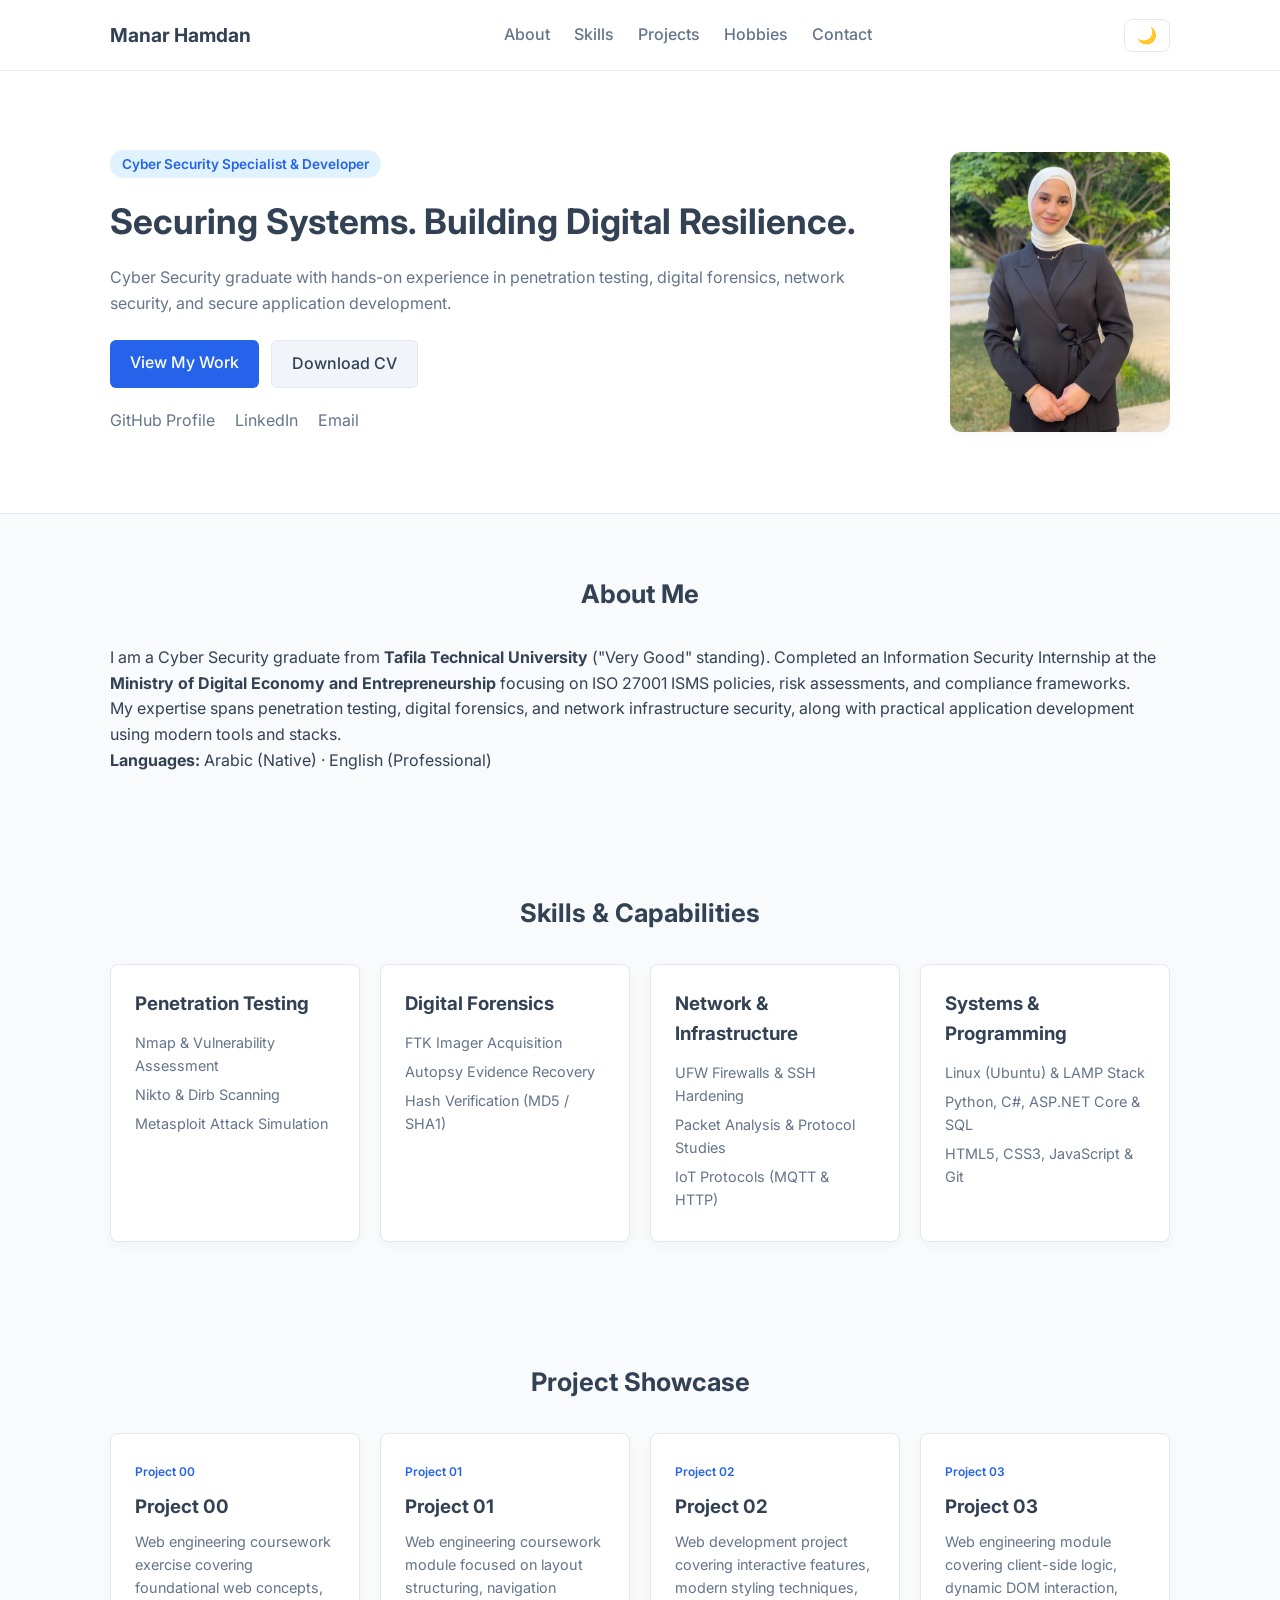
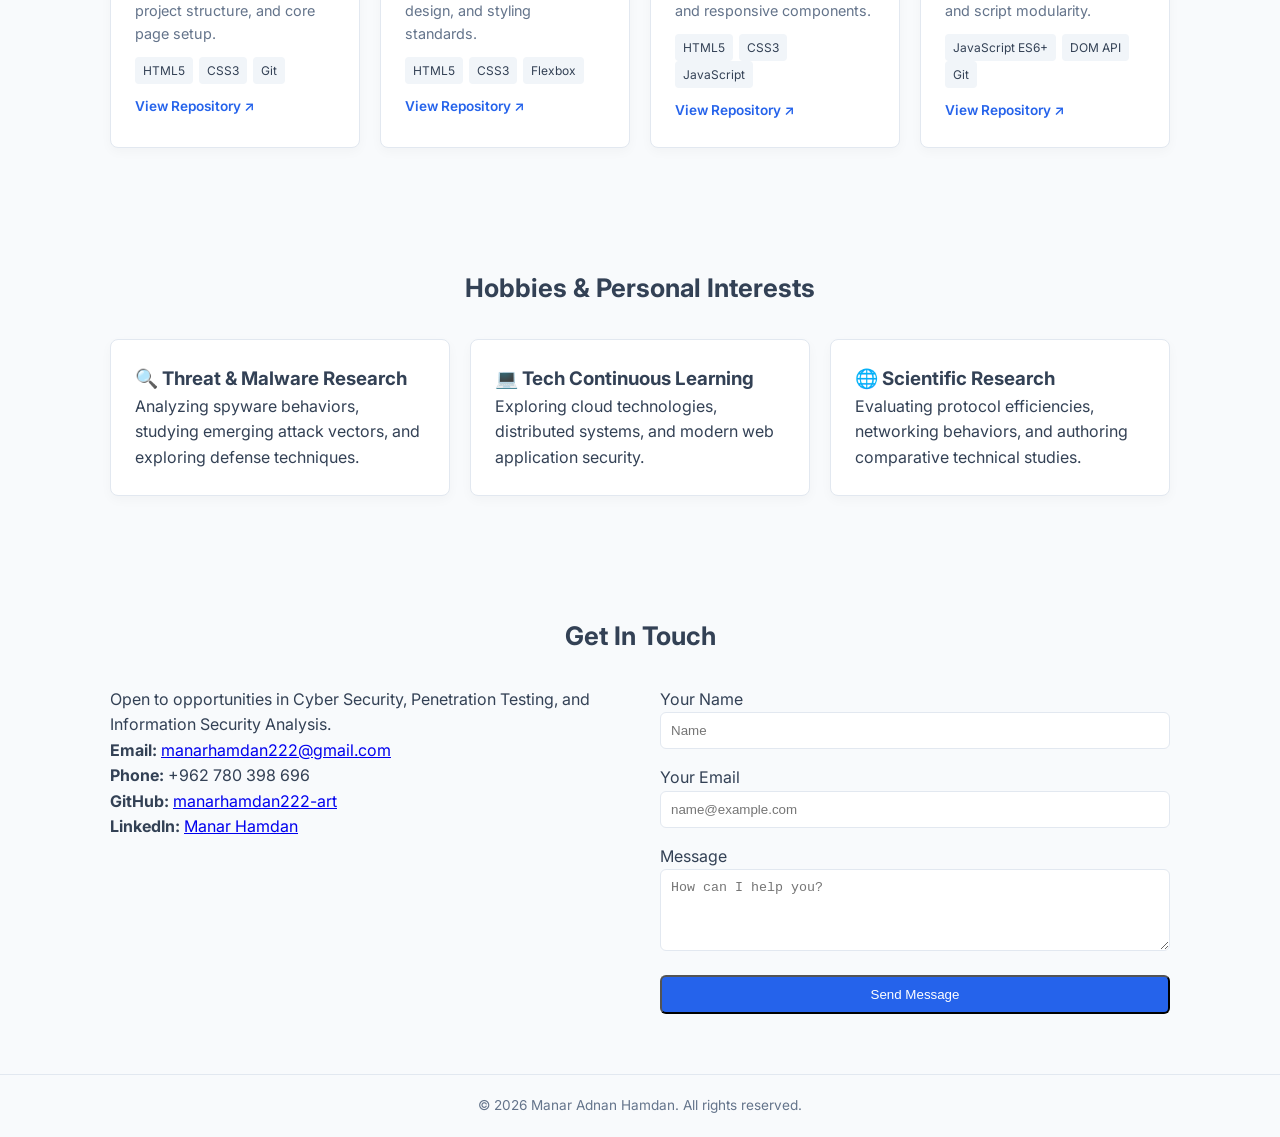
==== bounce02/index.html @ 9afbd4d4 "....." ====
<!DOCTYPE html>
<html lang="en">
<head>
    <meta charset="UTF-8">
    <meta name="viewport" content="width=device-width, initial-scale=1.0">
    <title>Manar Hamdan | Cyber Security Portfolio</title>
    <link rel="stylesheet" href="style.css">
    <link rel="preconnect" href="https://fonts.googleapis.com">
    <link rel="preconnect" href="https://fonts.gstatic.com" crossorigin>
    <link href="https://fonts.googleapis.com/css2?family=Inter:wght@300;400;500;600;700&display=swap" rel="stylesheet">
</head>
<body>

    <!-- Header / Navbar -->
    <header class="navbar">
        <div class="container nav-container">
            <a href="#" class="logo">Manar Hamdan</a>
            <nav>
                <ul class="nav-links">
                    <li><a href="#about">About</a></li>
                    <li><a href="#skills">Skills</a></li>
                    <li><a href="#projects">Projects</a></li>
                    <li><a href="#hobbies">Hobbies</a></li>
                    <li><a href="#contact">Contact</a></li>
                </ul>
            </nav>
            <button id="theme-toggle" class="theme-btn" aria-label="Toggle Theme">🌙</button>
        </div>
    </header>

    <!-- Hero Section -->
    <section class="hero">
        <div class="container hero-container">
            <div class="hero-content">
                <span class="badge">Cyber Security Specialist & Developer</span>
                <h1>Securing Systems. Building Digital Resilience.</h1>
                <p>Cyber Security graduate with hands-on experience in penetration testing, digital forensics, network security, and secure application development.</p>
                <div class="hero-buttons">
                    <a href="#projects" class="btn btn-primary">View My Work</a>
                    <a href="assets/Manar_Hamdan_CV.docx" download class="btn btn-secondary">Download CV</a>
                </div>
                <div class="social-links">
                    <a href="https://github.com/manarhamdan222-art" target="_blank" rel="noopener">GitHub Profile</a>
                    <a href="https://www.linkedin.com/in/manar-hamdan-565b5b346" target="_blank" rel="noopener">LinkedIn</a>
                    <a href="mailto:manarhamdan222@gmail.com">Email</a>
                </div>
            </div>
            <div class="hero-image">
                <img src="assets/profile1.jpg" alt="Manar Hamdan Profile Photo" class="profile-img">
            </div>
        </div>
    </section>

    <!-- About Me Section -->
    <section id="about" class="about-section">
        <div class="container">
            <h2 class="section-title">About Me</h2>
            <div class="about-grid">
                <div class="about-text">
                    <p>I am a Cyber Security graduate from <strong>Tafila Technical University</strong> ("Very Good" standing). Completed an Information Security Internship at the <strong>Ministry of Digital Economy and Entrepreneurship</strong> focusing on ISO 27001 ISMS policies, risk assessments, and compliance frameworks.</p>
                    <p>My expertise spans penetration testing, digital forensics, and network infrastructure security, along with practical application development using modern tools and stacks.</p>
                    <p><strong>Languages:</strong> Arabic (Native) · English (Professional)</p>
                </div>
            </div>
        </div>
    </section>

    <!-- Skills Section -->
    <section id="skills" class="skills-section">
        <div class="container">
            <h2 class="section-title">Skills & Capabilities</h2>
            <div class="skills-grid">
                <div class="skill-card">
                    <h3>Penetration Testing</h3>
                    <ul>
                        <li>Nmap & Vulnerability Assessment</li>
                        <li>Nikto & Dirb Scanning</li>
                        <li>Metasploit Attack Simulation</li>
                    </ul>
                </div>
                <div class="skill-card">
                    <h3>Digital Forensics</h3>
                    <ul>
                        <li>FTK Imager Acquisition</li>
                        <li>Autopsy Evidence Recovery</li>
                        <li>Hash Verification (MD5 / SHA1)</li>
                    </ul>
                </div>
                <div class="skill-card">
                    <h3>Network & Infrastructure</h3>
                    <ul>
                        <li>UFW Firewalls & SSH Hardening</li>
                        <li>Packet Analysis & Protocol Studies</li>
                        <li>IoT Protocols (MQTT & HTTP)</li>
                    </ul>
                </div>
                <div class="skill-card">
                    <h3>Systems & Programming</h3>
                    <ul>
                        <li>Linux (Ubuntu) & LAMP Stack</li>
                        <li>Python, C#, ASP.NET Core & SQL</li>
                        <li>HTML5, CSS3, JavaScript & Git</li>
                    </ul>
                </div>
            </div>
        </div>
    </section>

    <!-- Project Showcase with Direct GitHub Links -->
    <section id="projects" class="projects-section">
        <div class="container">
            <h2 class="section-title">Project Showcase</h2>
            <div class="projects-grid">
                <!-- Project 00 -->
                <article class="project-card">
                    <span class="project-tag">Project 00</span>
                    <h3>Project 00</h3>
                    <p>Web engineering coursework exercise covering foundational web concepts, project structure, and core page setup.</p>
                    <div class="tech-stack">
                        <span>HTML5</span><span>CSS3</span><span>Git</span>
                    </div>
                    <a href="https://github.com/manarhamdan222-art/project-00" target="_blank" rel="noopener" class="project-link">View Repository ↗</a>
                </article>

                <!-- Project 01 -->
                <article class="project-card">
                    <span class="project-tag">Project 01</span>
                    <h3>Project 01</h3>
                    <p>Web engineering coursework module focused on layout structuring, navigation design, and styling standards.</p>
                    <div class="tech-stack">
                        <span>HTML5</span><span>CSS3</span><span>Flexbox</span>
                    </div>
                    <a href="https://github.com/manarhamdan222-art/project-01" target="_blank" rel="noopener" class="project-link">View Repository ↗</a>
                </article>

                <!-- Project 02 -->
                <article class="project-card">
                    <span class="project-tag">Project 02</span>
                    <h3>Project 02</h3>
                    <p>Web development project covering interactive features, modern styling techniques, and responsive components.</p>
                    <div class="tech-stack">
                        <span>HTML5</span><span>CSS3</span><span>JavaScript</span>
                    </div>
                    <a href="https://github.com/manarhamdan222-art/project-02" target="_blank" rel="noopener" class="project-link">View Repository ↗</a>
                </article>

                <!-- Project 03 -->
                <article class="project-card">
                    <span class="project-tag">Project 03</span>
                    <h3>Project 03</h3>
                    <p>Web engineering module covering client-side logic, dynamic DOM interaction, and script modularity.</p>
                    <div class="tech-stack">
                        <span>JavaScript ES6+</span><span>DOM API</span><span>Git</span>
                    </div>
                    <a href="https://github.com/manarhamdan222-art/project-03" target="_blank" rel="noopener" class="project-link">View Repository ↗</a>
                </article>
            </div>
        </div>
    </section>

    <!-- Hobbies Section -->
    <section id="hobbies" class="hobbies-section">
        <div class="container">
            <h2 class="section-title">Hobbies & Personal Interests</h2>
            <div class="hobbies-grid">
                <div class="hobby-card">
                    <h3>🔍 Threat & Malware Research</h3>
                    <p>Analyzing spyware behaviors, studying emerging attack vectors, and exploring defense techniques.</p>
                </div>
                <div class="hobby-card">
                    <h3>💻 Tech Continuous Learning</h3>
                    <p>Exploring cloud technologies, distributed systems, and modern web application security.</p>
                </div>
                <div class="hobby-card">
                    <h3>🌐 Scientific Research</h3>
                    <p>Evaluating protocol efficiencies, networking behaviors, and authoring comparative technical studies.</p>
                </div>
            </div>
        </div>
    </section>

    <!-- Contact Section -->
    <section id="contact" class="contact-section">
        <div class="container">
            <h2 class="section-title">Get In Touch</h2>
            <div class="contact-wrapper">
                <div class="contact-info">
                    <p>Open to opportunities in Cyber Security, Penetration Testing, and Information Security Analysis.</p>
                    <p><strong>Email:</strong> <a href="mailto:manarhamdan222@gmail.com">manarhamdan222@gmail.com</a></p>
                    <p><strong>Phone:</strong> +962 780 398 696</p>
                    <p><strong>GitHub:</strong> <a href="https://github.com/manarhamdan222-art" target="_blank">manarhamdan222-art</a></p>
                    <p><strong>LinkedIn:</strong> <a href="https://www.linkedin.com/in/manar-hamdan-565b5b346" target="_blank">Manar Hamdan</a></p>
                </div>

                <form class="contact-form" onsubmit="event.preventDefault();">
                    <div class="form-group">
                        <label for="name">Your Name</label>
                        <input type="text" id="name" placeholder="Name" required>
                    </div>
                    <div class="form-group">
                        <label for="email">Your Email</label>
                        <input type="email" id="email" placeholder="name@example.com" required>
                    </div>
                    <div class="form-group">
                        <label for="message">Message</label>
                        <textarea id="message" rows="4" placeholder="How can I help you?" required></textarea>
                    </div>
                    <button type="submit" class="btn btn-primary">Send Message</button>
                </form>
            </div>
        </div>
    </section>

    <!-- Footer -->
    <footer class="footer">
        <div class="container">
            <p>&copy; 2026 Manar Adnan Hamdan. All rights reserved.</p>
        </div>
    </footer>

    <script src="script.js"></script>
</body>
</html>
---- bounce02/style.css ----
:root {
    --bg-primary: #f8fafc;
    --bg-secondary: #ffffff;
    --bg-card: #f1f5f9;
    --text-primary: #334155;
    --text-muted: #64748b;
    --accent: #2563eb;
    --accent-light: #e0f2fe;
    --border-color: #e2e8f0;
    --shadow: 0 4px 12px rgba(0, 0, 0, 0.03);
    --transition: all 0.3s ease;
}

[data-theme="dark"] {
    --bg-primary: #0f172a;
    --bg-secondary: #1e293b;
    --bg-card: #334155;
    --text-primary: #f8fafc;
    --text-muted: #94a3b8;
    --accent: #38bdf8;
    --accent-light: #1e3a8a;
    --border-color: #334155;
    --shadow: 0 4px 12px rgba(0, 0, 0, 0.2);
}

* {
    box-sizing: border-box;
    margin: 0;
    padding: 0;
}

body {
    font-family: 'Inter', sans-serif;
    background-color: var(--bg-primary);
    color: var(--text-primary);
    line-height: 1.6;
    transition: var(--transition);
}

.container {
    max-width: 1100px;
    margin: 0 auto;
    padding: 0 20px;
}

.navbar {
    background-color: var(--bg-secondary);
    border-bottom: 1px solid var(--border-color);
    position: sticky;
    top: 0;
    z-index: 100;
}

.nav-container {
    display: flex;
    justify-content: space-between;
    align-items: center;
    height: 70px;
}

.logo {
    font-size: 1.2rem;
    font-weight: 700;
    color: var(--text-primary);
    text-decoration: none;
}

.nav-links {
    display: flex;
    list-style: none;
    gap: 24px;
}

.nav-links a {
    text-decoration: none;
    color: var(--text-muted);
    font-weight: 500;
    transition: var(--transition);
}

.nav-links a:hover {
    color: var(--accent);
}

.theme-btn {
    background: none;
    border: 1px solid var(--border-color);
    padding: 6px 12px;
    border-radius: 8px;
    cursor: pointer;
    font-size: 1rem;
    color: var(--text-primary);
}

.hero {
    padding: 80px 0;
    background-color: var(--bg-secondary);
    border-bottom: 1px solid var(--border-color);
}

.hero-container {
    display: flex;
    align-items: center;
    justify-content: space-between;
    gap: 40px;
}

.badge {
    background-color: var(--accent-light);
    color: var(--accent);
    padding: 6px 12px;
    border-radius: 20px;
    font-size: 0.85rem;
    font-weight: 600;
}

.hero h1 {
    font-size: 2.2rem;
    margin: 16px 0;
}

.hero p {
    color: var(--text-muted);
    margin-bottom: 24px;
}

.hero-buttons {
    display: flex;
    gap: 12px;
    margin-bottom: 20px;
}

.btn {
    padding: 10px 20px;
    border-radius: 6px;
    text-decoration: none;
    font-weight: 500;
    cursor: pointer;
}

.btn-primary {
    background-color: var(--accent);
    color: #ffffff;
}

.btn-secondary {
    background-color: var(--bg-card);
    color: var(--text-primary);
    border: 1px solid var(--border-color);
}

.social-links a {
    margin-right: 16px;
    color: var(--text-muted);
    text-decoration: none;
}

.hero-image {
    display: flex;
    flex-direction: column;
    align-items: center;
}

.profile-img {
    width: 220px;
    height: 280px;
    object-fit: cover;
    border-radius: 12px;
    box-shadow: var(--shadow);
}

section {
    padding: 60px 0;
}

.section-title {
    font-size: 1.6rem;
    margin-bottom: 30px;
    text-align: center;
}

.skills-grid, .projects-grid, .hobbies-grid {
    display: grid;
    grid-template-columns: repeat(auto-fit, minmax(240px, 1fr));
    gap: 20px;
}

.skill-card, .project-card, .hobby-card {
    background-color: var(--bg-secondary);
    padding: 24px;
    border-radius: 8px;
    border: 1px solid var(--border-color);
    box-shadow: var(--shadow);
}

.skill-card ul {
    list-style: none;
    margin-top: 12px;
}

.skill-card li {
    color: var(--text-muted);
    font-size: 0.9rem;
    margin-bottom: 6px;
}

.project-tag {
    font-size: 0.75rem;
    color: var(--accent);
    font-weight: 600;
}

.project-card h3 {
    margin: 8px 0;
}

.project-card p {
    color: var(--text-muted);
    font-size: 0.9rem;
    margin-bottom: 12px;
}

.tech-stack span {
    display: inline-block;
    background-color: var(--bg-card);
    padding: 4px 8px;
    border-radius: 4px;
    font-size: 0.75rem;
    margin-right: 6px;
}

.project-link {
    display: inline-block;
    margin-top: 12px;
    font-size: 0.85rem;
    font-weight: 600;
    color: var(--accent);
    text-decoration: none;
}

.project-link:hover {
    text-decoration: underline;
}

.contact-wrapper {
    display: grid;
    grid-template-columns: 1fr 1fr;
    gap: 40px;
}

.contact-form {
    display: flex;
    flex-direction: column;
    gap: 16px;
}

.form-group input, .form-group textarea {
    width: 100%;
    padding: 10px;
    border-radius: 6px;
    border: 1px solid var(--border-color);
    background-color: var(--bg-secondary);
    color: var(--text-primary);
}

.footer {
    text-align: center;
    padding: 20px 0;
    border-top: 1px solid var(--border-color);
    color: var(--text-muted);
    font-size: 0.85rem;
}

@media (max-width: 768px) {
    .hero-container, .contact-wrapper {
        flex-direction: column;
        grid-template-columns: 1fr;
    }
    .nav-links {
        display: none;
    }
}
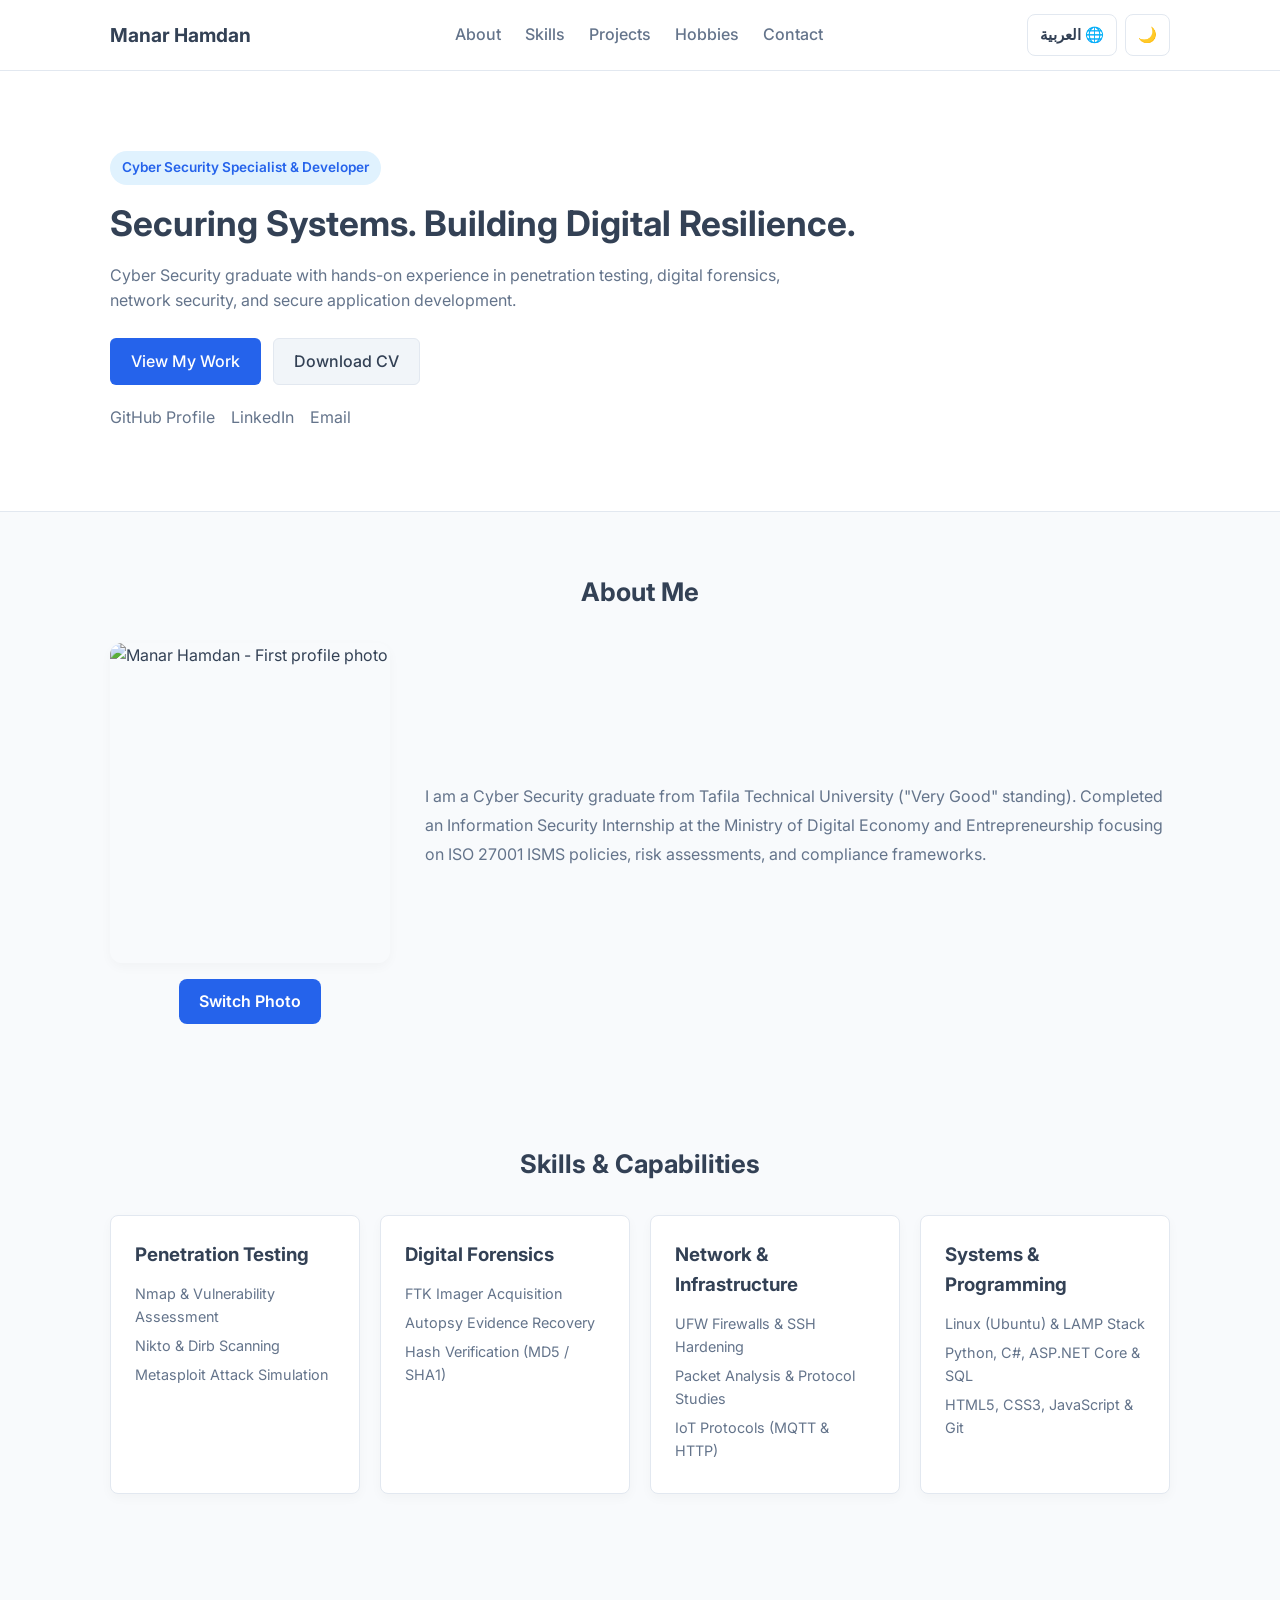
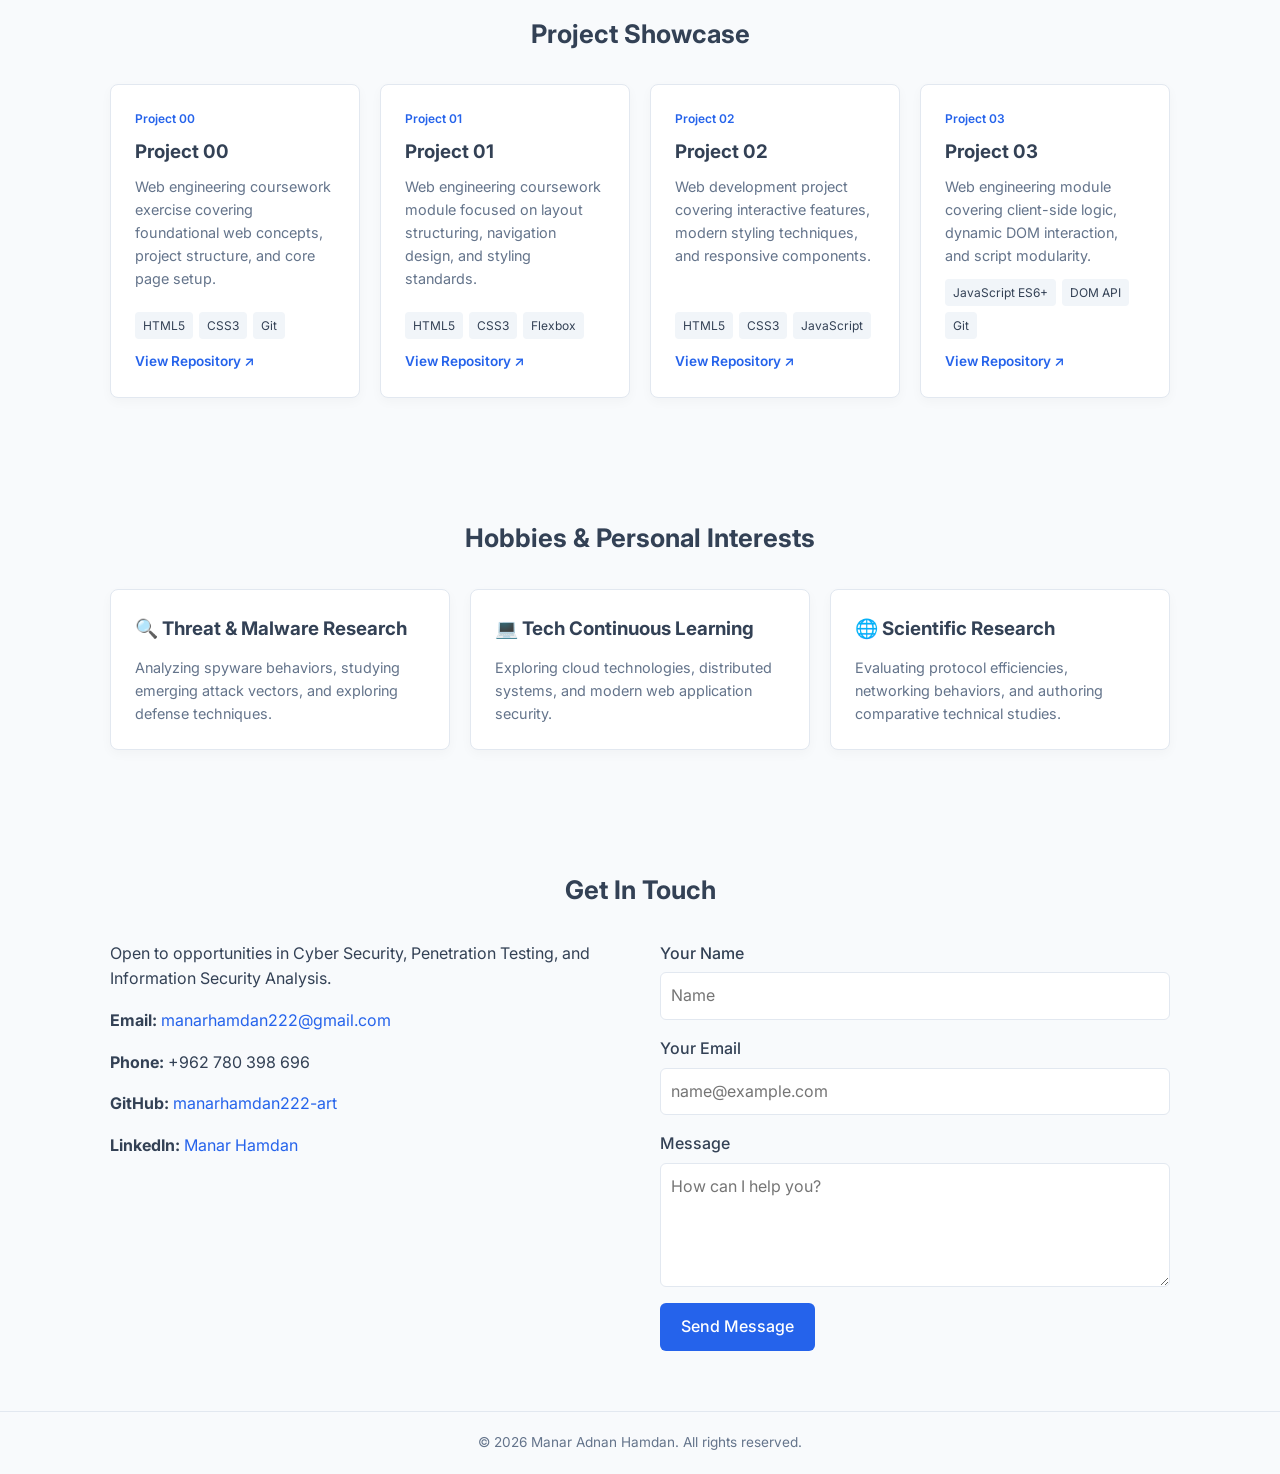
==== commit 23037f41: "......." ====
--- a/bounce02/index.html
+++ b/bounce02/index.html
@@ -1,21 +1,34 @@
+
 <!DOCTYPE html>
-<html lang="en">
+<html lang="en" dir="ltr">
+
 <head>
     <meta charset="UTF-8">
     <meta name="viewport" content="width=device-width, initial-scale=1.0">
+
     <title>Manar Hamdan | Cyber Security Portfolio</title>
+
     <link rel="stylesheet" href="style.css">
+
     <link rel="preconnect" href="https://fonts.googleapis.com">
     <link rel="preconnect" href="https://fonts.gstatic.com" crossorigin>
-    <link href="https://fonts.googleapis.com/css2?family=Inter:wght@300;400;500;600;700&display=swap" rel="stylesheet">
+
+    <link href="https://fonts.googleapis.com/css2?family=Inter:wght@300;400;500;600;700&display=swap"
+          rel="stylesheet">
 </head>
+
 <body>
 
-    <!-- Header / Navbar -->
+    <!-- ===================================== -->
+    <!-- Header / Navigation Bar -->
+    <!-- ===================================== -->
+
     <header class="navbar">
         <div class="container nav-container">
+
             <a href="#" class="logo">Manar Hamdan</a>
-            <nav>
+
+            <nav aria-label="Main Navigation">
                 <ul class="nav-links">
                     <li><a href="#about">About</a></li>
                     <li><a href="#skills">Skills</a></li>
@@ -24,200 +37,558 @@
                     <li><a href="#contact">Contact</a></li>
                 </ul>
             </nav>
-            <button id="theme-toggle" class="theme-btn" aria-label="Toggle Theme">🌙</button>
+
+            <div class="nav-controls">
+
+                <!-- Language Switcher -->
+                <button
+                    id="lang-btn"
+                    class="theme-btn"
+                    type="button"
+                    aria-label="Change language">
+                    العربية 🌐
+                </button>
+
+                <!-- Dark / Light Mode -->
+                <button
+                    id="theme-toggle"
+                    class="theme-btn"
+                    type="button"
+                    aria-label="Switch to dark mode">
+                    🌙
+                </button>
+
+            </div>
+
         </div>
     </header>
 
+
+    <!-- ===================================== -->
     <!-- Hero Section -->
+    <!-- ===================================== -->
+
     <section class="hero">
         <div class="container hero-container">
+
             <div class="hero-content">
-                <span class="badge">Cyber Security Specialist & Developer</span>
-                <h1>Securing Systems. Building Digital Resilience.</h1>
-                <p>Cyber Security graduate with hands-on experience in penetration testing, digital forensics, network security, and secure application development.</p>
+
+                <span class="badge">
+                    Cyber Security Specialist &amp; Developer
+                </span>
+
+                <h1>
+                    Securing Systems. Building Digital Resilience.
+                </h1>
+
+                <p>
+                    Cyber Security graduate with hands-on experience in penetration testing, digital forensics, network security, and secure application development.
+                </p>
+
                 <div class="hero-buttons">
-                    <a href="#projects" class="btn btn-primary">View My Work</a>
-                    <a href="assets/Manar_Hamdan_CV.docx" download class="btn btn-secondary">Download CV</a>
-                </div>
+
+                    <a href="#projects" class="btn btn-primary">
+                        View My Work
+                    </a>
+
+                    <a
+                        href="assets/Manar_Hamdan_CV.docx"
+                        download
+                        class="btn btn-secondary">
+                        Download CV
+                    </a>
+
+                </div>
+
                 <div class="social-links">
-                    <a href="https://github.com/manarhamdan222-art" target="_blank" rel="noopener">GitHub Profile</a>
-                    <a href="https://www.linkedin.com/in/manar-hamdan-565b5b346" target="_blank" rel="noopener">LinkedIn</a>
-                    <a href="mailto:manarhamdan222@gmail.com">Email</a>
-                </div>
-            </div>
-            <div class="hero-image">
-                <img src="assets/profile1.jpg" alt="Manar Hamdan Profile Photo" class="profile-img">
-            </div>
+
+                    <a
+                        href="https://github.com/manarhamdan222-art"
+                        target="_blank"
+                        rel="noopener noreferrer">
+                        GitHub Profile
+                    </a>
+
+                    <a
+                        href="https://www.linkedin.com/in/manar-hamdan-565b5b346"
+                        target="_blank"
+                        rel="noopener noreferrer">
+                        LinkedIn
+                    </a>
+
+                    <a href="mailto:manarhamdan222@gmail.com">
+                        Email
+                    </a>
+
+                </div>
+
+            </div>
+
         </div>
     </section>
 
+
+    <!-- ===================================== -->
     <!-- About Me Section -->
+    <!-- ===================================== -->
+
     <section id="about" class="about-section">
         <div class="container">
-            <h2 class="section-title">About Me</h2>
+
+            <h2 class="section-title">
+                About Me
+            </h2>
+
             <div class="about-grid">
+
+                <!-- Profile Photo Switcher -->
+                <div class="about-image">
+
+                    <img
+                        id="profile-photo"
+                        src="assets/profile.jpg"
+                        alt="Manar Hamdan - First profile photo"
+                        class="about-img">
+
+                    <button
+                        id="photo-switcher"
+                        class="photo-switch-btn"
+                        type="button">
+                        Switch Photo
+                    </button>
+
+                </div>
+
+                <!-- About Text -->
                 <div class="about-text">
-                    <p>I am a Cyber Security graduate from <strong>Tafila Technical University</strong> ("Very Good" standing). Completed an Information Security Internship at the <strong>Ministry of Digital Economy and Entrepreneurship</strong> focusing on ISO 27001 ISMS policies, risk assessments, and compliance frameworks.</p>
-                    <p>My expertise spans penetration testing, digital forensics, and network infrastructure security, along with practical application development using modern tools and stacks.</p>
-                    <p><strong>Languages:</strong> Arabic (Native) · English (Professional)</p>
-                </div>
-            </div>
+
+                    <p>
+                        I am a Cyber Security graduate from
+                        <strong>Tafila Technical University</strong>
+                        ("Very Good" standing). Completed an Information
+                        Security Internship at the
+                        <strong>Ministry of Digital Economy and Entrepreneurship</strong>
+                        focusing on ISO 27001 ISMS policies, risk assessments,
+                        and compliance frameworks.
+                    </p>
+
+                </div>
+
+            </div>
+
         </div>
     </section>
 
+
+    <!-- ===================================== -->
     <!-- Skills Section -->
+    <!-- ===================================== -->
+
     <section id="skills" class="skills-section">
         <div class="container">
-            <h2 class="section-title">Skills & Capabilities</h2>
+
+            <h2 class="section-title">
+                Skills &amp; Capabilities
+            </h2>
+
             <div class="skills-grid">
+
+                <!-- Skill 1 -->
                 <div class="skill-card">
+
                     <h3>Penetration Testing</h3>
+
                     <ul>
-                        <li>Nmap & Vulnerability Assessment</li>
-                        <li>Nikto & Dirb Scanning</li>
+                        <li>Nmap &amp; Vulnerability Assessment</li>
+                        <li>Nikto &amp; Dirb Scanning</li>
                         <li>Metasploit Attack Simulation</li>
                     </ul>
-                </div>
+
+                </div>
+
+                <!-- Skill 2 -->
                 <div class="skill-card">
+
                     <h3>Digital Forensics</h3>
+
                     <ul>
                         <li>FTK Imager Acquisition</li>
                         <li>Autopsy Evidence Recovery</li>
                         <li>Hash Verification (MD5 / SHA1)</li>
                     </ul>
-                </div>
+
+                </div>
+
+                <!-- Skill 3 -->
                 <div class="skill-card">
-                    <h3>Network & Infrastructure</h3>
+
+                    <h3>Network &amp; Infrastructure</h3>
+
                     <ul>
-                        <li>UFW Firewalls & SSH Hardening</li>
-                        <li>Packet Analysis & Protocol Studies</li>
-                        <li>IoT Protocols (MQTT & HTTP)</li>
+                        <li>UFW Firewalls &amp; SSH Hardening</li>
+                        <li>Packet Analysis &amp; Protocol Studies</li>
+                        <li>IoT Protocols (MQTT &amp; HTTP)</li>
                     </ul>
-                </div>
+
+                </div>
+
+                <!-- Skill 4 -->
                 <div class="skill-card">
-                    <h3>Systems & Programming</h3>
+
+                    <h3>Systems &amp; Programming</h3>
+
                     <ul>
-                        <li>Linux (Ubuntu) & LAMP Stack</li>
-                        <li>Python, C#, ASP.NET Core & SQL</li>
-                        <li>HTML5, CSS3, JavaScript & Git</li>
+                        <li>Linux (Ubuntu) &amp; LAMP Stack</li>
+                        <li>Python, C#, ASP.NET Core &amp; SQL</li>
+                        <li>HTML5, CSS3, JavaScript &amp; Git</li>
                     </ul>
-                </div>
-            </div>
+
+                </div>
+
+            </div>
+
         </div>
     </section>
 
-    <!-- Project Showcase with Direct GitHub Links -->
+
+    <!-- ===================================== -->
+    <!-- Projects Section -->
+    <!-- ===================================== -->
+
     <section id="projects" class="projects-section">
         <div class="container">
-            <h2 class="section-title">Project Showcase</h2>
+
+            <h2 class="section-title">
+                Project Showcase
+            </h2>
+
             <div class="projects-grid">
+
                 <!-- Project 00 -->
                 <article class="project-card">
-                    <span class="project-tag">Project 00</span>
+
+                    <span class="project-tag">
+                        Project 00
+                    </span>
+
                     <h3>Project 00</h3>
-                    <p>Web engineering coursework exercise covering foundational web concepts, project structure, and core page setup.</p>
+
+                    <p>
+                        Web engineering coursework exercise covering foundational web concepts, project structure, and core page setup.
+                    </p>
+
                     <div class="tech-stack">
-                        <span>HTML5</span><span>CSS3</span><span>Git</span>
-                    </div>
-                    <a href="https://github.com/manarhamdan222-art/project-00" target="_blank" rel="noopener" class="project-link">View Repository ↗</a>
+                        <span>HTML5</span>
+                        <span>CSS3</span>
+                        <span>Git</span>
+                    </div>
+
+                    <a
+                        href="https://github.com/manarhamdan222-art/project-00"
+                        target="_blank"
+                        rel="noopener noreferrer"
+                        class="project-link">
+                        View Repository ↗
+                    </a>
+
                 </article>
+
 
                 <!-- Project 01 -->
                 <article class="project-card">
-                    <span class="project-tag">Project 01</span>
+
+                    <span class="project-tag">
+                        Project 01
+                    </span>
+
                     <h3>Project 01</h3>
-                    <p>Web engineering coursework module focused on layout structuring, navigation design, and styling standards.</p>
+
+                    <p>
+                        Web engineering coursework module focused on layout structuring, navigation design, and styling standards.
+                    </p>
+
                     <div class="tech-stack">
-                        <span>HTML5</span><span>CSS3</span><span>Flexbox</span>
-                    </div>
-                    <a href="https://github.com/manarhamdan222-art/project-01" target="_blank" rel="noopener" class="project-link">View Repository ↗</a>
+                        <span>HTML5</span>
+                        <span>CSS3</span>
+                        <span>Flexbox</span>
+                    </div>
+
+                    <a
+                        href="https://github.com/manarhamdan222-art/project-01"
+                        target="_blank"
+                        rel="noopener noreferrer"
+                        class="project-link">
+                        View Repository ↗
+                    </a>
+
                 </article>
+
 
                 <!-- Project 02 -->
                 <article class="project-card">
-                    <span class="project-tag">Project 02</span>
+
+                    <span class="project-tag">
+                        Project 02
+                    </span>
+
                     <h3>Project 02</h3>
-                    <p>Web development project covering interactive features, modern styling techniques, and responsive components.</p>
+
+                    <p>
+                        Web development project covering interactive features, modern styling techniques, and responsive components.
+                    </p>
+
                     <div class="tech-stack">
-                        <span>HTML5</span><span>CSS3</span><span>JavaScript</span>
-                    </div>
-                    <a href="https://github.com/manarhamdan222-art/project-02" target="_blank" rel="noopener" class="project-link">View Repository ↗</a>
+                        <span>HTML5</span>
+                        <span>CSS3</span>
+                        <span>JavaScript</span>
+                    </div>
+
+                    <a
+                        href="https://github.com/manarhamdan222-art/project-02"
+                        target="_blank"
+                        rel="noopener noreferrer"
+                        class="project-link">
+                        View Repository ↗
+                    </a>
+
                 </article>
+
 
                 <!-- Project 03 -->
                 <article class="project-card">
-                    <span class="project-tag">Project 03</span>
+
+                    <span class="project-tag">
+                        Project 03
+                    </span>
+
                     <h3>Project 03</h3>
-                    <p>Web engineering module covering client-side logic, dynamic DOM interaction, and script modularity.</p>
+
+                    <p>
+                        Web engineering module covering client-side logic, dynamic DOM interaction, and script modularity.
+                    </p>
+
                     <div class="tech-stack">
-                        <span>JavaScript ES6+</span><span>DOM API</span><span>Git</span>
-                    </div>
-                    <a href="https://github.com/manarhamdan222-art/project-03" target="_blank" rel="noopener" class="project-link">View Repository ↗</a>
+                        <span>JavaScript ES6+</span>
+                        <span>DOM API</span>
+                        <span>Git</span>
+                    </div>
+
+                    <a
+                        href="https://github.com/manarhamdan222-art/project-03"
+                        target="_blank"
+                        rel="noopener noreferrer"
+                        class="project-link">
+                        View Repository ↗
+                    </a>
+
                 </article>
-            </div>
+
+            </div>
+
         </div>
     </section>
 
+
+    <!-- ===================================== -->
     <!-- Hobbies Section -->
+    <!-- ===================================== -->
+
     <section id="hobbies" class="hobbies-section">
         <div class="container">
-            <h2 class="section-title">Hobbies & Personal Interests</h2>
+
+            <h2 class="section-title">
+                Hobbies &amp; Personal Interests
+            </h2>
+
             <div class="hobbies-grid">
+
+                <!-- Hobby 1 -->
                 <div class="hobby-card">
-                    <h3>🔍 Threat & Malware Research</h3>
-                    <p>Analyzing spyware behaviors, studying emerging attack vectors, and exploring defense techniques.</p>
-                </div>
+
+                    <h3>
+                        🔍 Threat &amp; Malware Research
+                    </h3>
+
+                    <p>
+                        Analyzing spyware behaviors, studying emerging attack vectors, and exploring defense techniques.
+                    </p>
+
+                </div>
+
+
+                <!-- Hobby 2 -->
                 <div class="hobby-card">
-                    <h3>💻 Tech Continuous Learning</h3>
-                    <p>Exploring cloud technologies, distributed systems, and modern web application security.</p>
-                </div>
+
+                    <h3>
+                        💻 Tech Continuous Learning
+                    </h3>
+
+                    <p>
+                        Exploring cloud technologies, distributed systems, and modern web application security.
+                    </p>
+
+                </div>
+
+
+                <!-- Hobby 3 -->
                 <div class="hobby-card">
-                    <h3>🌐 Scientific Research</h3>
-                    <p>Evaluating protocol efficiencies, networking behaviors, and authoring comparative technical studies.</p>
-                </div>
-            </div>
+
+                    <h3>
+                        🌐 Scientific Research
+                    </h3>
+
+                    <p>
+                        Evaluating protocol efficiencies, networking behaviors, and authoring comparative technical studies.
+                    </p>
+
+                </div>
+
+            </div>
+
         </div>
     </section>
 
+
+    <!-- ===================================== -->
     <!-- Contact Section -->
+    <!-- ===================================== -->
+
     <section id="contact" class="contact-section">
         <div class="container">
-            <h2 class="section-title">Get In Touch</h2>
+
+            <h2 class="section-title">
+                Get In Touch
+            </h2>
+
             <div class="contact-wrapper">
+
+                <!-- Contact Information -->
                 <div class="contact-info">
-                    <p>Open to opportunities in Cyber Security, Penetration Testing, and Information Security Analysis.</p>
-                    <p><strong>Email:</strong> <a href="mailto:manarhamdan222@gmail.com">manarhamdan222@gmail.com</a></p>
-                    <p><strong>Phone:</strong> +962 780 398 696</p>
-                    <p><strong>GitHub:</strong> <a href="https://github.com/manarhamdan222-art" target="_blank">manarhamdan222-art</a></p>
-                    <p><strong>LinkedIn:</strong> <a href="https://www.linkedin.com/in/manar-hamdan-565b5b346" target="_blank">Manar Hamdan</a></p>
-                </div>
-
-                <form class="contact-form" onsubmit="event.preventDefault();">
+
+                    <p>
+                        Open to opportunities in Cyber Security, Penetration Testing, and Information Security Analysis.
+                    </p>
+
+                    <p>
+                        <strong>Email:</strong>
+                        <a href="mailto:manarhamdan222@gmail.com">
+                            manarhamdan222@gmail.com
+                        </a>
+                    </p>
+
+                    <p>
+                        <strong>Phone:</strong>
+                        <span dir="ltr">+962 780 398 696</span>
+                    </p>
+
+                    <p>
+                        <strong>GitHub:</strong>
+                        <a
+                            href="https://github.com/manarhamdan222-art"
+                            target="_blank"
+                            rel="noopener noreferrer">
+                            manarhamdan222-art
+                        </a>
+                    </p>
+
+                    <p>
+                        <strong>LinkedIn:</strong>
+                        <a
+                            href="https://www.linkedin.com/in/manar-hamdan-565b5b346"
+                            target="_blank"
+                            rel="noopener noreferrer">
+                            Manar Hamdan
+                        </a>
+                    </p>
+
+                </div>
+
+
+                <!-- Contact Form -->
+                <form class="contact-form">
+
                     <div class="form-group">
-                        <label for="name">Your Name</label>
-                        <input type="text" id="name" placeholder="Name" required>
-                    </div>
+
+                        <label for="name">
+                            Your Name
+                        </label>
+
+                        <input
+                            type="text"
+                            id="name"
+                            name="name"
+                            placeholder="Name"
+                            required>
+
+                    </div>
+
+
                     <div class="form-group">
-                        <label for="email">Your Email</label>
-                        <input type="email" id="email" placeholder="name@example.com" required>
-                    </div>
+
+                        <label for="email">
+                            Your Email
+                        </label>
+
+                        <input
+                            type="email"
+                            id="email"
+                            name="email"
+                            placeholder="name@example.com"
+                            required>
+
+                    </div>
+
+
                     <div class="form-group">
-                        <label for="message">Message</label>
-                        <textarea id="message" rows="4" placeholder="How can I help you?" required></textarea>
-                    </div>
-                    <button type="submit" class="btn btn-primary">Send Message</button>
+
+                        <label for="message">
+                            Message
+                        </label>
+
+                        <textarea
+                            id="message"
+                            name="message"
+                            rows="4"
+                            placeholder="How can I help you?"
+                            required></textarea>
+
+                    </div>
+
+
+                    <button
+                        type="submit"
+                        class="btn btn-primary">
+                        Send Message
+                    </button>
+
                 </form>
-            </div>
+
+            </div>
+
         </div>
     </section>
 
+
+    <!-- ===================================== -->
     <!-- Footer -->
+    <!-- ===================================== -->
+
     <footer class="footer">
         <div class="container">
-            <p>&copy; 2026 Manar Adnan Hamdan. All rights reserved.</p>
+
+            <p>
+                &copy; 2026 Manar Adnan Hamdan. All rights reserved.
+            </p>
+
         </div>
     </footer>
 
+
+    <!-- ===================================== -->
+    <!-- JavaScript -->
+    <!-- ===================================== -->
+
     <script src="script.js"></script>
+
 </body>
-</html>+</html>
--- a/bounce02/style.css
+++ b/bounce02/style.css
@@ -1,3 +1,14 @@
+
+/* =========================================
+   Manar Hamdan Portfolio
+   Chapter VI - Bounce 02
+   Language Switcher + RTL Support
+   ========================================= */
+
+/* =========================================
+   1. Color Variables - Light Mode
+   ========================================= */
+
 :root {
     --bg-primary: #f8fafc;
     --bg-secondary: #ffffff;
@@ -11,6 +22,10 @@
     --transition: all 0.3s ease;
 }
 
+/* =========================================
+   2. Dark Mode
+   ========================================= */
+
 [data-theme="dark"] {
     --bg-primary: #0f172a;
     --bg-secondary: #1e293b;
@@ -23,17 +38,43 @@
     --shadow: 0 4px 12px rgba(0, 0, 0, 0.2);
 }
 
+/* =========================================
+   3. General Reset
+   ========================================= */
+
 * {
     box-sizing: border-box;
     margin: 0;
     padding: 0;
 }
 
+html {
+    scroll-behavior: smooth;
+    scroll-padding-top: 110px;
+}
+
 body {
-    font-family: 'Inter', sans-serif;
+    font-family: 'Inter', 'Segoe UI', Tahoma, Arial, sans-serif;
     background-color: var(--bg-primary);
     color: var(--text-primary);
     line-height: 1.6;
+    transition:
+        background-color 0.3s ease,
+        color 0.3s ease;
+    overflow-wrap: break-word;
+}
+
+button,
+input,
+textarea {
+    font: inherit;
+}
+
+button {
+    cursor: pointer;
+}
+
+a {
     transition: var(--transition);
 }
 
@@ -42,6 +83,10 @@
     margin: 0 auto;
     padding: 0 20px;
 }
+
+/* =========================================
+   4. Navbar
+   ========================================= */
 
 .navbar {
     background-color: var(--bg-secondary);
@@ -49,13 +94,15 @@
     position: sticky;
     top: 0;
     z-index: 100;
+    transition: var(--transition);
 }
 
 .nav-container {
     display: flex;
     justify-content: space-between;
     align-items: center;
-    height: 70px;
+    gap: 20px;
+    min-height: 70px;
 }
 
 .logo {
@@ -63,10 +110,16 @@
     font-weight: 700;
     color: var(--text-primary);
     text-decoration: none;
+    white-space: nowrap;
+}
+
+.logo:hover {
+    color: var(--accent);
 }
 
 .nav-links {
     display: flex;
+    align-items: center;
     list-style: none;
     gap: 24px;
 }
@@ -82,15 +135,45 @@
     color: var(--accent);
 }
 
+/* Language and Theme Buttons */
+
+.nav-controls {
+    display: flex;
+    align-items: center;
+    justify-content: center;
+    gap: 8px;
+}
+
 .theme-btn {
-    background: none;
+    background-color: transparent;
     border: 1px solid var(--border-color);
-    padding: 6px 12px;
+    padding: 8px 12px;
     border-radius: 8px;
     cursor: pointer;
-    font-size: 1rem;
+    font-size: 0.95rem;
     color: var(--text-primary);
-}
+    transition: var(--transition);
+    white-space: nowrap;
+}
+
+.theme-btn:hover {
+    background-color: var(--accent-light);
+    color: var(--accent);
+    border-color: var(--accent);
+}
+
+#lang-btn {
+    font-weight: 600;
+}
+
+#theme-toggle {
+    min-width: 44px;
+    min-height: 40px;
+}
+
+/* =========================================
+   5. Hero Section
+   ========================================= */
 
 .hero {
     padding: 80px 0;
@@ -105,7 +188,13 @@
     gap: 40px;
 }
 
+.hero-content {
+    flex: 1;
+    min-width: 0;
+}
+
 .badge {
+    display: inline-block;
     background-color: var(--accent-light);
     color: var(--accent);
     padding: 6px 12px;
@@ -116,31 +205,47 @@
 
 .hero h1 {
     font-size: 2.2rem;
+    line-height: 1.3;
     margin: 16px 0;
 }
 
 .hero p {
     color: var(--text-muted);
     margin-bottom: 24px;
+    max-width: 700px;
 }
 
 .hero-buttons {
     display: flex;
+    flex-wrap: wrap;
     gap: 12px;
     margin-bottom: 20px;
 }
 
+/* =========================================
+   6. General Buttons
+   ========================================= */
+
 .btn {
+    display: inline-block;
     padding: 10px 20px;
     border-radius: 6px;
     text-decoration: none;
     font-weight: 500;
     cursor: pointer;
+    border: 1px solid transparent;
+    transition: var(--transition);
+    text-align: center;
 }
 
 .btn-primary {
     background-color: var(--accent);
     color: #ffffff;
+}
+
+.btn-primary:hover {
+    opacity: 0.85;
+    transform: translateY(-2px);
 }
 
 .btn-secondary {
@@ -149,25 +254,34 @@
     border: 1px solid var(--border-color);
 }
 
+.btn-secondary:hover {
+    border-color: var(--accent);
+    color: var(--accent);
+}
+
+/* =========================================
+   7. Social Links
+   ========================================= */
+
+.social-links {
+    display: flex;
+    flex-wrap: wrap;
+    align-items: center;
+    gap: 16px;
+}
+
 .social-links a {
-    margin-right: 16px;
     color: var(--text-muted);
     text-decoration: none;
 }
 
-.hero-image {
-    display: flex;
-    flex-direction: column;
-    align-items: center;
-}
-
-.profile-img {
-    width: 220px;
-    height: 280px;
-    object-fit: cover;
-    border-radius: 12px;
-    box-shadow: var(--shadow);
-}
+.social-links a:hover {
+    color: var(--accent);
+}
+
+/* =========================================
+   8. General Sections
+   ========================================= */
 
 section {
     padding: 60px 0;
@@ -179,18 +293,105 @@
     text-align: center;
 }
 
-.skills-grid, .projects-grid, .hobbies-grid {
+/* =========================================
+   9. About Me Section
+   ========================================= */
+
+.about-grid {
     display: grid;
-    grid-template-columns: repeat(auto-fit, minmax(240px, 1fr));
+    grid-template-columns: 280px minmax(0, 1fr);
+    align-items: center;
+    gap: 35px;
+}
+
+.about-image {
+    display: flex;
+    flex-direction: column;
+    align-items: center;
+    justify-content: center;
+    gap: 16px;
+}
+
+.about-img {
+    display: block;
+    width: 100%;
+    max-width: 280px;
+    height: 320px;
+    object-fit: cover;
+    border-radius: 12px;
+    box-shadow: var(--shadow);
+
+    opacity: 1;
+    transform: scale(1);
+
+    transition:
+        opacity 0.3s ease,
+        transform 0.3s ease;
+}
+
+/* Fade Effect for Bounce 01 */
+
+.about-img.fade-out {
+    opacity: 0;
+    transform: scale(0.96);
+}
+
+.photo-switch-btn {
+    background-color: var(--accent);
+    color: #ffffff;
+    border: none;
+    padding: 10px 20px;
+    border-radius: 8px;
+    font-weight: 600;
+    transition: var(--transition);
+}
+
+.photo-switch-btn:hover {
+    opacity: 0.85;
+    transform: translateY(-2px);
+}
+
+.about-text {
+    min-width: 0;
+}
+
+.about-text p {
+    margin-bottom: 16px;
+    color: var(--text-muted);
+    line-height: 1.8;
+}
+
+.about-text strong {
+    color: var(--text-primary);
+}
+
+/* =========================================
+   10. Skills Section
+   ========================================= */
+
+.skills-grid {
+    display: grid;
+    grid-template-columns:
+        repeat(auto-fit, minmax(240px, 1fr));
     gap: 20px;
 }
 
-.skill-card, .project-card, .hobby-card {
+.skill-card {
     background-color: var(--bg-secondary);
     padding: 24px;
     border-radius: 8px;
     border: 1px solid var(--border-color);
     box-shadow: var(--shadow);
+    transition: var(--transition);
+}
+
+.skill-card:hover {
+    transform: translateY(-4px);
+    border-color: var(--accent);
+}
+
+.skill-card h3 {
+    margin-bottom: 12px;
 }
 
 .skill-card ul {
@@ -204,6 +405,34 @@
     margin-bottom: 6px;
 }
 
+/* =========================================
+   11. Projects Section
+   ========================================= */
+
+.projects-grid {
+    display: grid;
+    grid-template-columns:
+        repeat(auto-fit, minmax(240px, 1fr));
+    gap: 20px;
+}
+
+.project-card {
+    display: flex;
+    flex-direction: column;
+    background-color: var(--bg-secondary);
+    padding: 24px;
+    border-radius: 8px;
+    border: 1px solid var(--border-color);
+    box-shadow: var(--shadow);
+    transition: var(--transition);
+    min-width: 0;
+}
+
+.project-card:hover {
+    transform: translateY(-4px);
+    border-color: var(--accent);
+}
+
 .project-tag {
     font-size: 0.75rem;
     color: var(--accent);
@@ -218,6 +447,13 @@
     color: var(--text-muted);
     font-size: 0.9rem;
     margin-bottom: 12px;
+    flex-grow: 1;
+}
+
+.tech-stack {
+    display: flex;
+    flex-wrap: wrap;
+    gap: 6px;
 }
 
 .tech-stack span {
@@ -226,11 +462,11 @@
     padding: 4px 8px;
     border-radius: 4px;
     font-size: 0.75rem;
-    margin-right: 6px;
 }
 
 .project-link {
     display: inline-block;
+    align-self: flex-start;
     margin-top: 12px;
     font-size: 0.85rem;
     font-weight: 600;
@@ -242,26 +478,114 @@
     text-decoration: underline;
 }
 
+/* =========================================
+   12. Hobbies Section
+   ========================================= */
+
+.hobbies-grid {
+    display: grid;
+    grid-template-columns:
+        repeat(auto-fit, minmax(240px, 1fr));
+    gap: 20px;
+}
+
+.hobby-card {
+    background-color: var(--bg-secondary);
+    padding: 24px;
+    border-radius: 8px;
+    border: 1px solid var(--border-color);
+    box-shadow: var(--shadow);
+    transition: var(--transition);
+}
+
+.hobby-card:hover {
+    transform: translateY(-4px);
+    border-color: var(--accent);
+}
+
+.hobby-card h3 {
+    margin-bottom: 12px;
+}
+
+.hobby-card p {
+    color: var(--text-muted);
+    font-size: 0.9rem;
+}
+
+/* =========================================
+   13. Contact Section
+   ========================================= */
+
 .contact-wrapper {
     display: grid;
-    grid-template-columns: 1fr 1fr;
+    grid-template-columns:
+        minmax(0, 1fr) minmax(0, 1fr);
     gap: 40px;
+}
+
+.contact-info {
+    min-width: 0;
+}
+
+.contact-info p {
+    margin-bottom: 16px;
+    overflow-wrap: anywhere;
+}
+
+.contact-info a {
+    color: var(--accent);
+    text-decoration: none;
+}
+
+.contact-info a:hover {
+    text-decoration: underline;
 }
 
 .contact-form {
     display: flex;
     flex-direction: column;
     gap: 16px;
-}
-
-.form-group input, .form-group textarea {
+    min-width: 0;
+}
+
+.form-group {
+    display: flex;
+    flex-direction: column;
+    gap: 6px;
+}
+
+.form-group label {
+    font-weight: 500;
+}
+
+.form-group input,
+.form-group textarea {
     width: 100%;
     padding: 10px;
     border-radius: 6px;
     border: 1px solid var(--border-color);
     background-color: var(--bg-secondary);
     color: var(--text-primary);
-}
+    transition: var(--transition);
+}
+
+.form-group input:focus,
+.form-group textarea:focus {
+    outline: none;
+    border-color: var(--accent);
+}
+
+.form-group textarea {
+    resize: vertical;
+}
+
+.contact-form .btn {
+    align-self: flex-start;
+}
+
+/* =========================================
+   14. Footer
+   ========================================= */
 
 .footer {
     text-align: center;
@@ -271,12 +595,385 @@
     font-size: 0.85rem;
 }
 
+/* =========================================
+   15. Language Switcher - RTL Support
+   ========================================= */
+
+/* Arabic Language */
+
+html[lang="ar"] body {
+    font-family:
+        Tahoma,
+        'Segoe UI',
+        Arial,
+        sans-serif;
+}
+
+/* Switch text direction automatically */
+
+html[dir="rtl"] body {
+    direction: rtl;
+    text-align: right;
+}
+
+html[dir="ltr"] body {
+    direction: ltr;
+    text-align: left;
+}
+
+/* Navbar RTL */
+
+html[dir="rtl"] .nav-container {
+    flex-direction: row;
+    direction: rtl;
+}
+
+html[dir="rtl"] .nav-links {
+    direction: rtl;
+}
+
+html[dir="rtl"] .nav-controls {
+    direction: rtl;
+}
+
+/* Hero RTL */
+
+html[dir="rtl"] .hero-container {
+    direction: rtl;
+}
+
+html[dir="rtl"] .hero-content {
+    text-align: right;
+}
+
+html[dir="rtl"] .hero-buttons {
+    direction: rtl;
+    justify-content: flex-start;
+}
+
+html[dir="rtl"] .social-links {
+    direction: rtl;
+    justify-content: flex-start;
+}
+
+/* About Me RTL */
+
+html[dir="rtl"] .about-grid {
+    direction: rtl;
+}
+
+html[dir="rtl"] .about-text {
+    direction: rtl;
+    text-align: right;
+}
+
+html[dir="rtl"] .about-image {
+    direction: rtl;
+}
+
+/* Skills RTL */
+
+html[dir="rtl"] .skill-card {
+    text-align: right;
+}
+
+html[dir="rtl"] .skill-card ul {
+    padding-right: 0;
+    padding-left: 0;
+}
+
+/* Projects RTL */
+
+html[dir="rtl"] .project-card {
+    text-align: right;
+}
+
+html[dir="rtl"] .tech-stack {
+    direction: rtl;
+}
+
+html[dir="rtl"] .project-link {
+    align-self: flex-start;
+}
+
+/* Hobbies RTL */
+
+html[dir="rtl"] .hobby-card {
+    text-align: right;
+}
+
+/* Contact RTL */
+
+html[dir="rtl"] .contact-wrapper {
+    direction: rtl;
+}
+
+html[dir="rtl"] .contact-info,
+html[dir="rtl"] .contact-form {
+    text-align: right;
+}
+
+html[dir="rtl"] .form-group input,
+html[dir="rtl"] .form-group textarea {
+    direction: rtl;
+    text-align: right;
+}
+
+/* Keep email addresses in LTR */
+
+input[type="email"],
+a[href^="mailto:"] {
+    direction: ltr;
+    unicode-bidi: isolate;
+}
+
+html[dir="rtl"] .form-group input[type="email"] {
+    direction: ltr;
+    text-align: left;
+}
+
+/* Titles remain centered */
+
+html[dir="rtl"] .section-title {
+    text-align: center;
+}
+
+/* Footer RTL */
+
+html[dir="rtl"] .footer {
+    text-align: center;
+}
+
+/* =========================================
+   16. Tablet Responsive
+   ========================================= */
+
+@media (max-width: 900px) {
+
+    .nav-container {
+        flex-wrap: wrap;
+        justify-content: center;
+        gap: 14px;
+        padding-top: 14px;
+        padding-bottom: 14px;
+    }
+
+    .nav-links {
+        flex-wrap: wrap;
+        justify-content: center;
+        gap: 16px;
+    }
+
+    .hero {
+        padding: 60px 0;
+    }
+
+    .hero h1 {
+        font-size: 2rem;
+    }
+
+    .about-grid {
+        grid-template-columns: 230px minmax(0, 1fr);
+        gap: 24px;
+    }
+
+    .about-img {
+        max-width: 230px;
+        height: 280px;
+    }
+
+    .contact-wrapper {
+        gap: 24px;
+    }
+
+}
+
+/* =========================================
+   17. Mobile Responsive
+   ========================================= */
+
 @media (max-width: 768px) {
-    .hero-container, .contact-wrapper {
+
+    .container {
+        padding: 0 16px;
+    }
+
+    .nav-container {
         flex-direction: column;
+        min-height: auto;
+        height: auto;
+        gap: 12px;
+    }
+
+    .logo {
+        font-size: 1.1rem;
+    }
+
+    .nav-container nav {
+        width: 100%;
+    }
+
+    .nav-links {
+        display: flex;
+        flex-wrap: wrap;
+        justify-content: center;
+        gap: 10px 16px;
+    }
+
+    .nav-links a {
+        font-size: 0.9rem;
+    }
+
+    .nav-controls {
+        justify-content: center;
+    }
+
+    .hero {
+        padding: 50px 0;
+    }
+
+    .hero-container {
+        flex-direction: column;
+        gap: 25px;
+    }
+
+    .hero-content {
+        width: 100%;
+    }
+
+    .hero h1 {
+        font-size: 1.8rem;
+    }
+
+    .hero-buttons {
+        flex-wrap: wrap;
+    }
+
+    section {
+        padding: 45px 0;
+    }
+
+    .section-title {
+        font-size: 1.4rem;
+    }
+
+    .about-grid {
         grid-template-columns: 1fr;
-    }
+        gap: 25px;
+    }
+
+    .about-image {
+        width: 100%;
+    }
+
+    .about-img {
+        max-width: 220px;
+        height: 270px;
+    }
+
+    .skills-grid,
+    .projects-grid,
+    .hobbies-grid {
+        grid-template-columns: 1fr;
+    }
+
+    .contact-wrapper {
+        grid-template-columns: 1fr;
+        gap: 30px;
+    }
+
+    .contact-form .btn {
+        align-self: stretch;
+    }
+
+    /* Arabic mobile layout */
+
+    html[dir="rtl"] .nav-container {
+        flex-direction: column;
+    }
+
+    html[dir="rtl"] .hero-content,
+    html[dir="rtl"] .about-text,
+    html[dir="rtl"] .contact-info {
+        text-align: right;
+    }
+
+}
+
+/* =========================================
+   18. Small Mobile Screens
+   ========================================= */
+
+@media (max-width: 480px) {
+
+    .hero h1 {
+        font-size: 1.55rem;
+    }
+
+    .badge {
+        font-size: 0.75rem;
+    }
+
     .nav-links {
-        display: none;
-    }
-}+        gap: 8px 12px;
+    }
+
+    .nav-links a {
+        font-size: 0.82rem;
+    }
+
+    .theme-btn {
+        padding: 7px 10px;
+        font-size: 0.85rem;
+    }
+
+    .hero-buttons {
+        flex-direction: column;
+        align-items: stretch;
+    }
+
+    .hero-buttons .btn {
+        width: 100%;
+    }
+
+    .skill-card,
+    .project-card,
+    .hobby-card {
+        padding: 18px;
+    }
+
+    .about-img {
+        max-width: 200px;
+        height: 250px;
+    }
+
+}
+
+/* =========================================
+   19. Accessibility
+   ========================================= */
+
+button:focus-visible,
+a:focus-visible,
+input:focus-visible,
+textarea:focus-visible {
+    outline: 2px solid var(--accent);
+    outline-offset: 3px;
+}
+
+/* Reduce motion for users who prefer it */
+
+@media (prefers-reduced-motion: reduce) {
+
+    html {
+        scroll-behavior: auto;
+    }
+
+    *,
+    *::before,
+    *::after {
+        transition-duration: 0.01ms !important;
+        animation-duration: 0.01ms !important;
+    }
+
+}
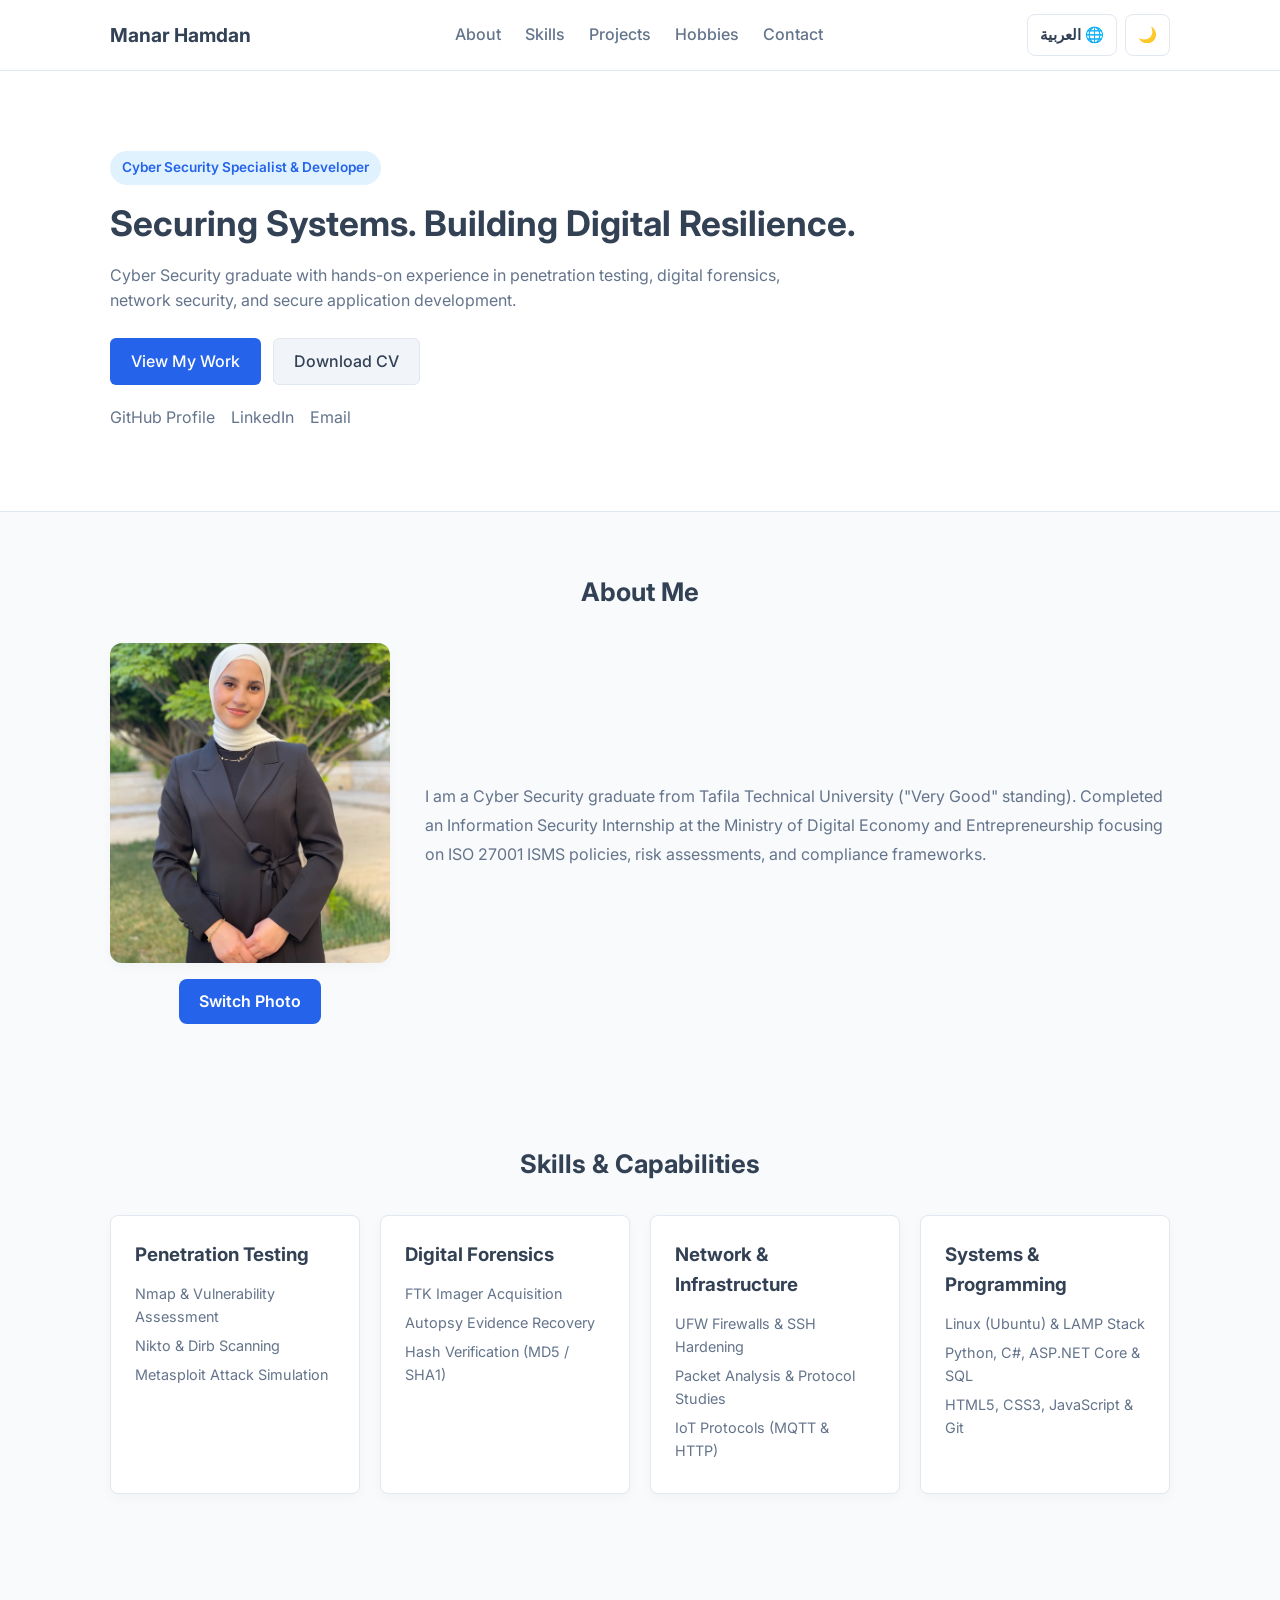
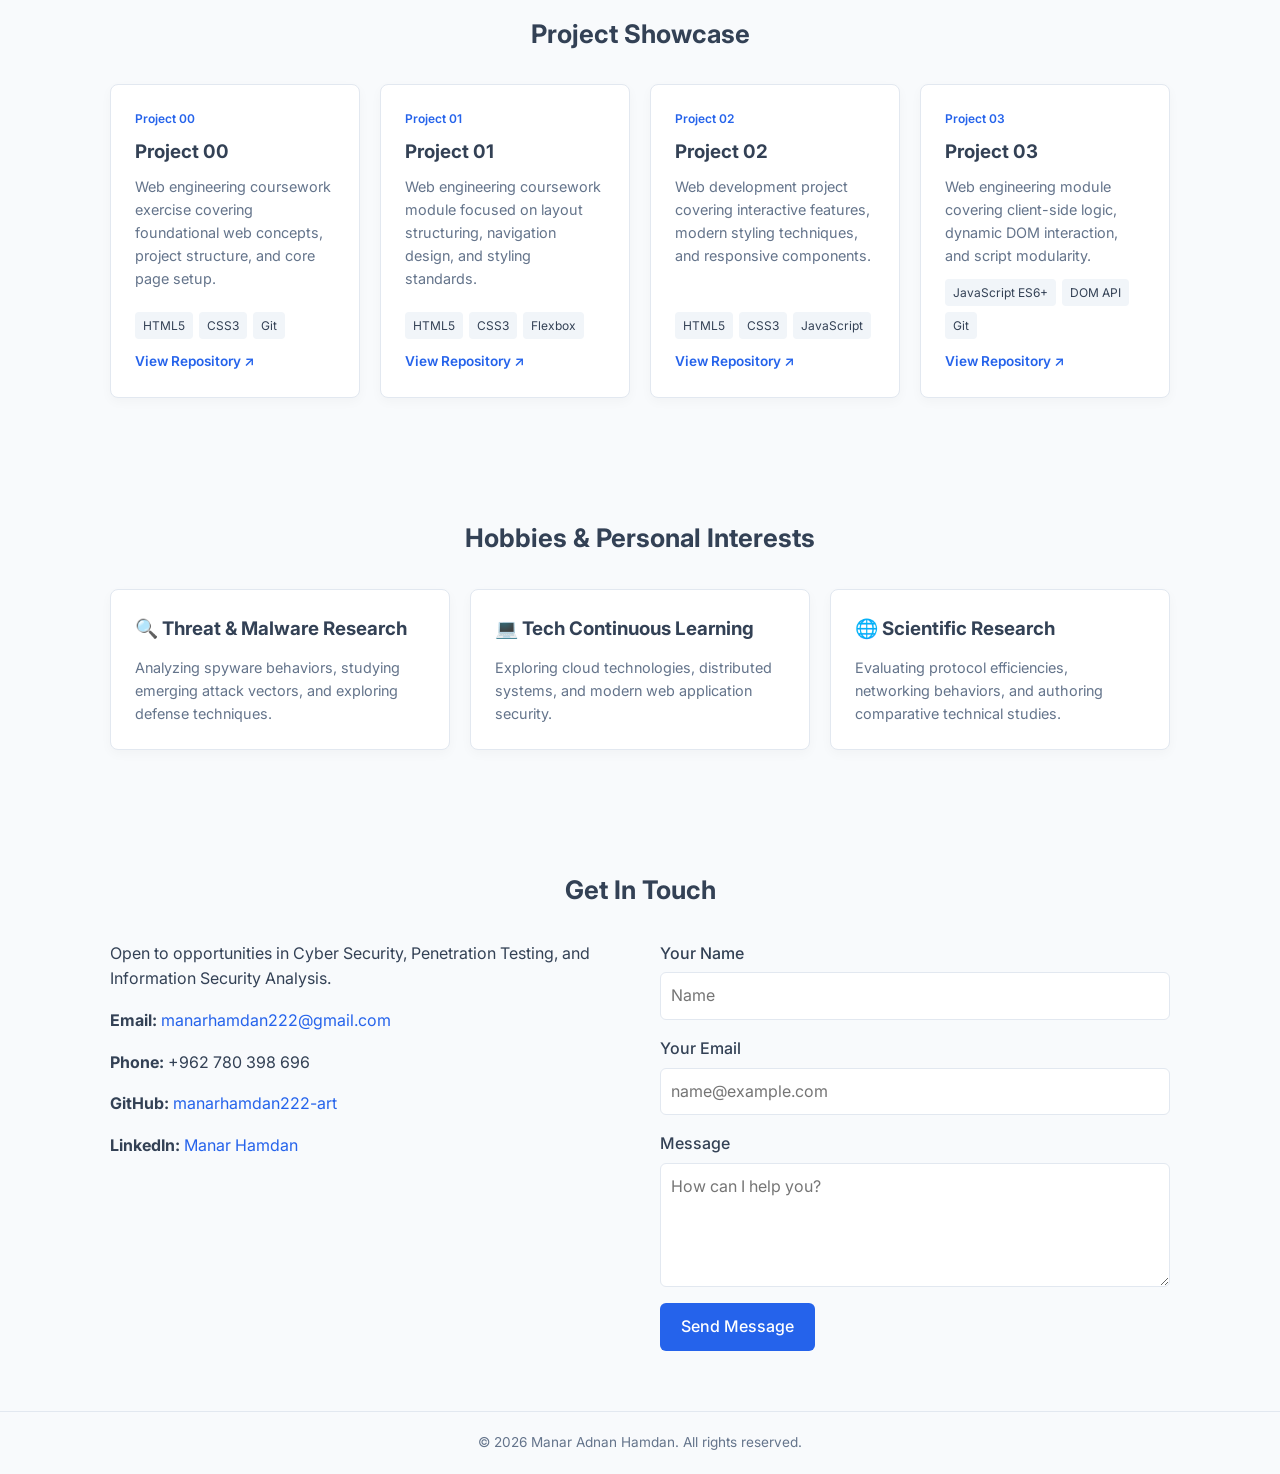
==== commit c36dd139: "..............." ====
--- a/bounce02/index.html
+++ b/bounce02/index.html
@@ -146,7 +146,7 @@
 
                     <img
                         id="profile-photo"
-                        src="assets/profile.jpg"
+                        src="assets/profile1.jpg"
                         alt="Manar Hamdan - First profile photo"
                         class="about-img">
 
